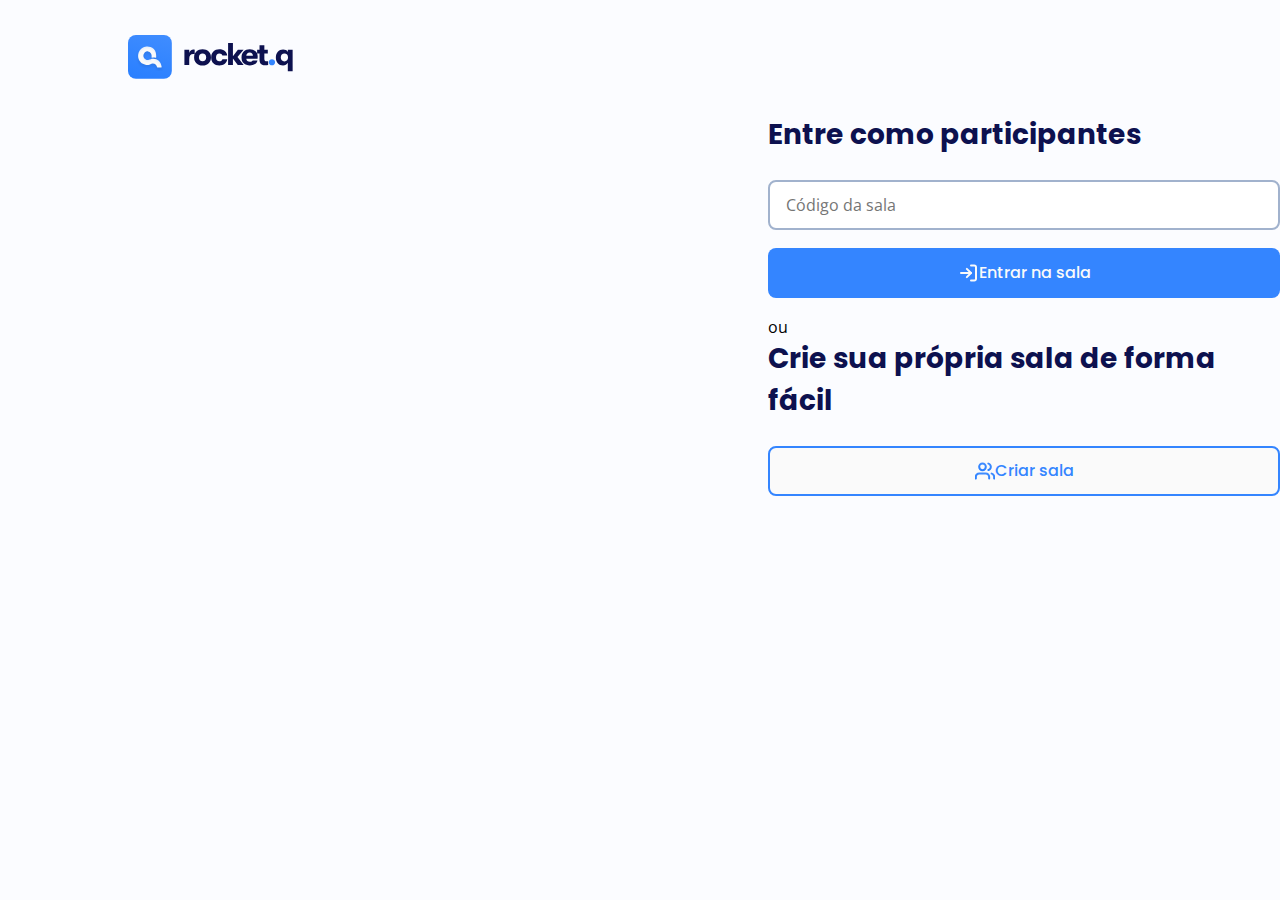
==== nlw-Discover/home.html @ 3206999d "nlw-discover-1" ====
<!DOCTYPE html>
    <head>
        <title> Criar Sala -Rcoket.Q</title>
        <meta charset="UTF-8">
        <meta http-equiv="X-UA-Compatible" content="IE=edge">
        <!-- View port-->
        <meta name="viewport" content="width=device-widht, initial-scale=1.0">
        <!-- Styles-->
        <link rel="stylesheet" href="styles/global.css">
        <link rel="stylesheet" href="styles/home.css">

        <!-- Fonts-->
        <link rel="preconnect" href="https://fonts.googleapis.com">
        <link rel="preconnect" href="https://fonts.gstatic.com" crossorigin>
        <link href="https://fonts.googleapis.com/css2?family=Open+Sans&family=Poppins:wght@500;700&display=swap" rel="stylesheet">
    </head>
    <body>
        <div id="home" class="content">
            <header>
                <img src="assets/logo.svg" alt="Rocket.Q logo"/>
            </header>

            <div id="bg">

            </div>
            <main>
                <div class="container">
                    <section>
                        <h2>Entre como participantes</h2>
                        <form action="">
                            <label class="sr-only" for="room-id">Código da sala</label>
                            <input type="number" id="room-id" placeholder="Código da sala">
                            <button>
                                <img src="assets/enter-room.svg" alt="Entrar na sala">
                                Entrar na sala</button>
                        </form>
                    </section>
                    <div class="separator">
                        <div></div>
                        <div>ou</div>
                        <div></div>
                    </div>
                    <section>
                        <h2>Crie sua própria sala de forma fácil</h2>
                        <a href="create-room.html" class="button outlined">
                            <img src="assets/users.svg" alt="Criar sala">Criar sala              
                        </a>
                    </section>
                </div>
            </main>

        </div>
    </body>
</html>
---- nlw-Discover/styles/global.css ----
*{
    margin: 0;
    padding: 0;
    border: none;
    text-decoration: none;
    box-sizing: border-box;
}

html{
    --black: #0D114F;
    --white:    #FAFAFA;
    --light-blue: #E0ECFF;
    --red: #E83F5B;
    --blue: #3485FF;
    --overlay: #040911;
    --background: #FBFCFF;
    --Icons-details: #A5B0C1;

    --grey-dark: #4D5E77;
    --grey-blue: #A1B2CD;
    --grey-medium: #D3D9E2;
    --grey-light: #E5EAF1;

    /* 1rem = 16px (User Agent) = 100% */
    font-size: 62.5% /* 10px */;
}

body {
    height: 100vh;
    background: var(--background);
}

body, button, input, textarea{
    /* intervalo de tamanho "clamp" */
    font-size: clamp(14px, 1.6rem, 2vw);
    font-family:'Open Sans', sans-serif;
    /* font-family: 'Poppins', sans-serif;*/
}
.content{
    width: 100%;
    margin: 0 auto;
}

.sr-only{
    position: absolute;
    height: 1px;
    width: 1px;
    padding: 0;
    margin: -1px;
    overflow: hidden;
    clip-path: rect(0, 0, 0, 0);
    white-space: nowrap;
    border-width: 0;

}
/* ---------INPUT and buttons ---------*/
input, button, .button{
    border-radius: .8rem;
    height: 5rem;
}

button, .button{
    font-family: 'Poppins', sans-serif;
    font-weight: 500;
    line-height: 0;
    display: flex;
    align-items: center;
    justify-content: center;
    background: var(--blue);
    color: var(--white);
    cursor: pointer;
    transition: filter .2s;
}

button:hover, .button:hover{
    filter: brightness(1.2);
}

button > img
 .button > img {
    margin-right: 1rem;
    width: 2rem;   
}

button.outlined, 
.button.outlined{
    background: var(--white);
    color: var(--blue);
    border: .2rem solid var(--blue);
}

.content header{
    width: 80%;
    margin: 3.5rem auto;
}

.content header img{
    width: 16.7rem;
}
---- nlw-Discover/styles/home.css ----
.content{
    display: grid;
    grid-template-columns: 60% 40%;
    grid-template-rows: 11.4rem 1fr;

    grid-template-areas: 
    'header header'
    'left right'
}

header{
    grid-area: header;
}

#bg{
    grid-area: left;
    background: url('../assets/home-bg-img.svg') no-repeat top/contain;
}

main{
    grid-area: right;
    display: flex;
    align-items: center;

}

main .container{
    width: min(36.3rem 100%);
}

main h2{
    font-family: 'Poppins', sans-serif;
    color: var(--black);
    font-size: clamp(20px, 5vw, 2.8rem);
    margin-bottom: 2.4rem;
}



input{
    border: .2rem solid var(--grey-blue);
    padding: 0 1.6rem;
}

input, button, .button{
    width: 100%;
    margin-bottom: 1.8rem;   
}
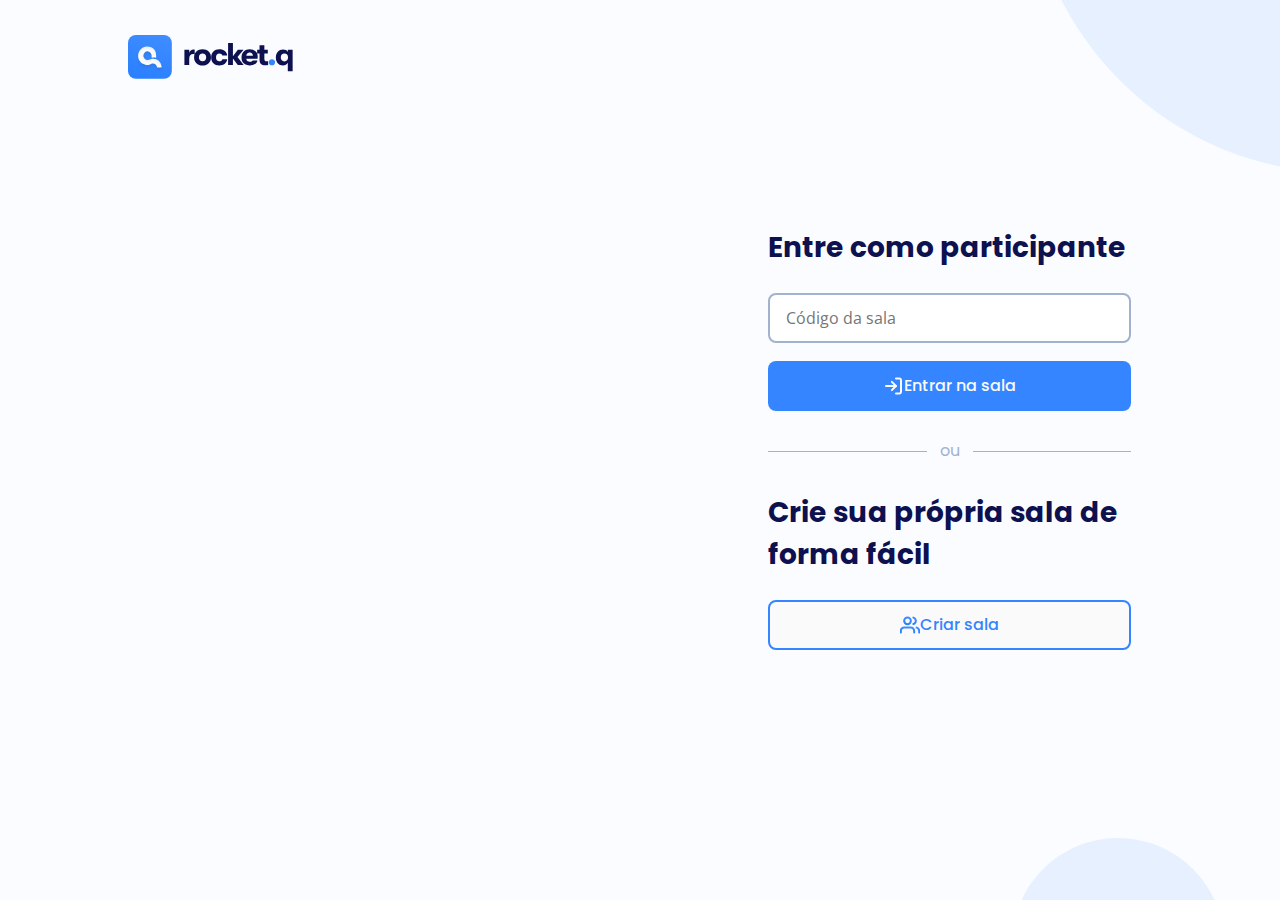
==== commit d3a4334a: "finalizada tela home, criacao de sala e sala de perguntas" ====
--- a/nlw-Discover/home.html
+++ b/nlw-Discover/home.html
@@ -21,12 +21,13 @@
             </header>
 
             <div id="bg">
-
+                <div class="ball top"></div>
+                <div class="ball bottom"></div>
             </div>
             <main>
                 <div class="container">
                     <section>
-                        <h2>Entre como participantes</h2>
+                        <h2>Entre como participante</h2>
                         <form action="">
                             <label class="sr-only" for="room-id">Código da sala</label>
                             <input type="number" id="room-id" placeholder="Código da sala">
--- a/nlw-Discover/styles/global.css
+++ b/nlw-Discover/styles/global.css
@@ -14,7 +14,7 @@
     --blue: #3485FF;
     --overlay: #040911;
     --background: #FBFCFF;
-    --Icons-details: #A5B0C1;
+    --icons-details: #A5B0C1;
 
     --grey-dark: #4D5E77;
     --grey-blue: #A1B2CD;
@@ -26,8 +26,10 @@
 }
 
 body {
+    display: flex;
     height: 100vh;
     background: var(--background);
+
 }
 
 body, button, input, textarea{
--- a/nlw-Discover/styles/home.css
+++ b/nlw-Discover/styles/home.css
@@ -15,17 +15,19 @@
 #bg{
     grid-area: left;
     background: url('../assets/home-bg-img.svg') no-repeat top/contain;
+    background-position-x: -10rem;
 }
 
 main{
     grid-area: right;
     display: flex;
     align-items: center;
+    margin-top: -12rem;
 
 }
 
 main .container{
-    width: min(36.3rem 100%);
+    width: min(36.3rem, 100%);
 }
 
 main h2{
@@ -40,9 +42,55 @@
 input{
     border: .2rem solid var(--grey-blue);
     padding: 0 1.6rem;
+    outline: none;
 }
 
 input, button, .button{
     width: 100%;
     margin-bottom: 1.8rem;   
+}
+
+/* separator line */
+.separator {
+    display: flex;
+    align-items: center;
+    margin: 4rem 0; 
+}
+.separator div:nth-child(2){
+    color: var(--grey-blue);
+    font-family: 'Poppins', sans-serif;
+    font-weight: 400;
+    padding: 0 1.35rem;
+    line-height: 0;
+
+}
+
+.separator div:nth-child(1),
+.separator div:nth-child(3){
+    background: var(--grey-blue);
+    width: 100%;
+    height: 1px;
+}
+
+/* create balls*/
+.ball{
+    width: 21.2rem;
+    height: 21.2rem;
+    background: var(--blue);
+    position: fixed;
+    clip-path: circle();
+    opacity: 0.1;
+}
+
+.ball.top{
+    width: 63.3rem;
+    top: -46rem;
+    right: -38rem;
+    height: 63.3rem;
+
+}
+
+.ball.bottom{
+    right: 5.6rem;
+    bottom: -15rem;
 }